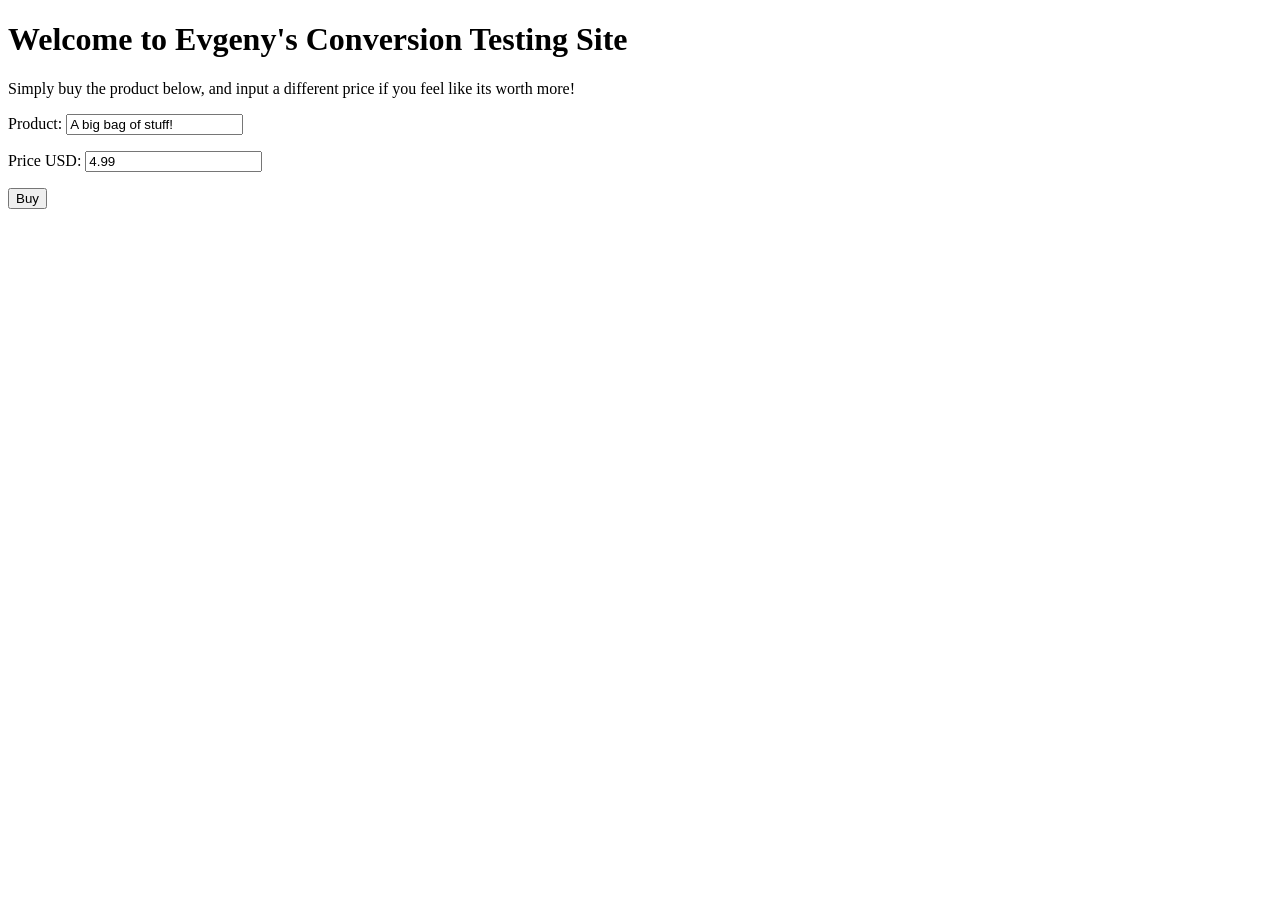
==== index.html @ c6670c99 "Add initial shop" ====
<!DOCTYPE html>
<meta charset="utf-8">
<title>Evgeny's Conversion Testing Site</title>

<h1>Welcome to Evgeny's Conversion Testing Site</h1>

<p>Simply buy the product below, and input a different price if you feel like its worth more!</p>

<form action="buy.html">

    <p>
        <label for="product">Product: </label>
        <input name="product" value="A big bag of stuff!" />
    </p>
    <p>
        <label for="price">Price USD: </label>
        <input name="price" value="4.99" />
    </p>
    <input type="submit" value="Buy" />
</form>
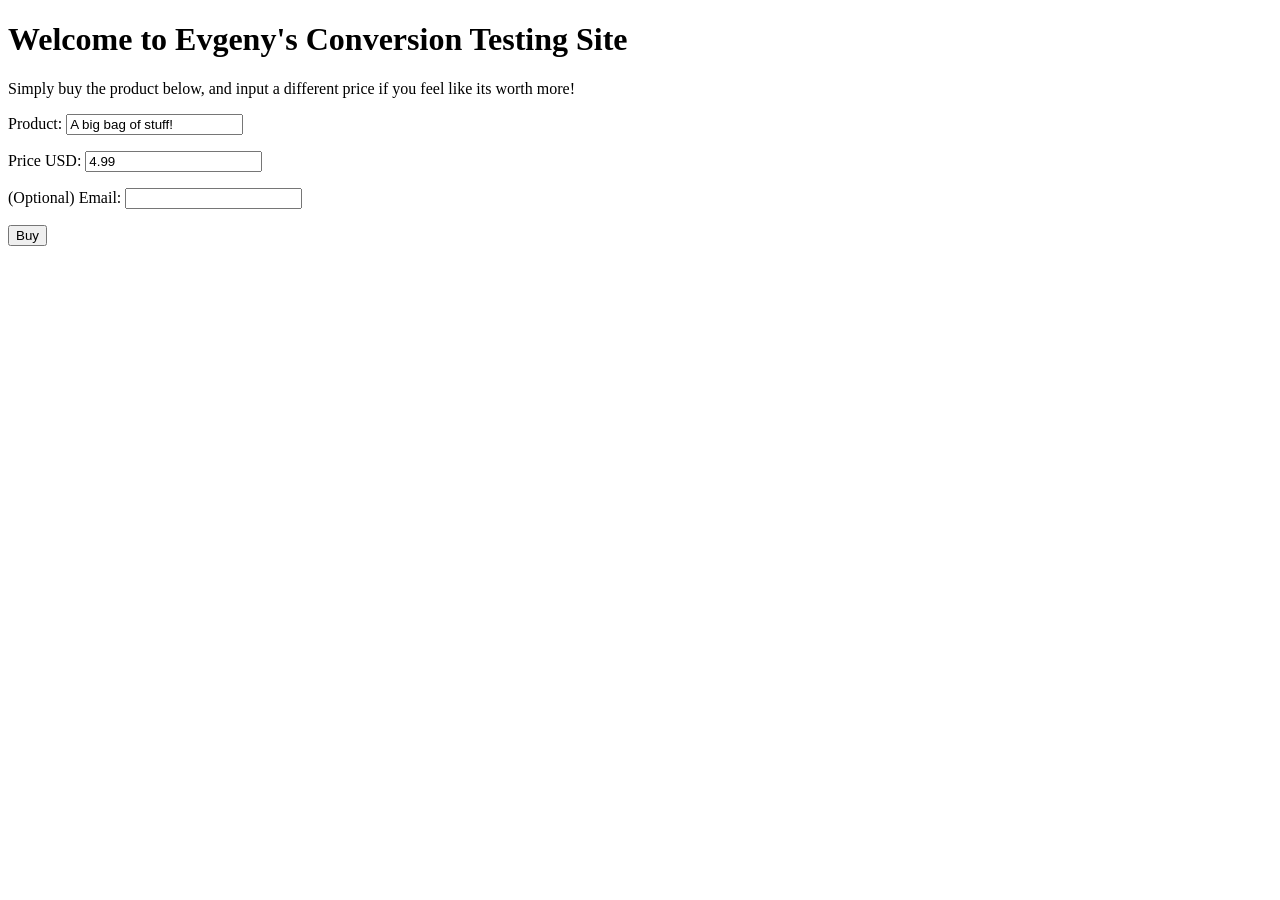
==== commit 1ba1be86: "Added email" ====
--- a/index.html
+++ b/index.html
@@ -1,20 +1,38 @@
 <!DOCTYPE html>
-<meta charset="utf-8">
-<title>Evgeny's Conversion Testing Site</title>
 
-<h1>Welcome to Evgeny's Conversion Testing Site</h1>
+<head>
+    <meta charset="utf-8">
+    <title>Evgeny's Conversion Testing Site</title>
+    <!-- Google Tag Manager -->
+    <script>(function (w, d, s, l, i) { w[l] = w[l] || []; w[l].push({ 'gtm.start': new Date().getTime(), event: 'gtm.js' }); var f = d.getElementsByTagName(s)[0], j = d.createElement(s), dl = l != 'dataLayer' ? '&l=' + l : ''; j.async = true; j.src = 'https://www.googletagmanager.com/gtm.js?id=' + i + dl; f.parentNode.insertBefore(j, f); })(window, document, 'script', 'dataLayer', 'GTM-5R43J8NG');</script>
+    <!-- End Google Tag Manager -->
+</head>
 
-<p>Simply buy the product below, and input a different price if you feel like its worth more!</p>
+<body>
+    <!-- Google Tag Manager (noscript) -->
+    <noscript><iframe src="https://www.googletagmanager.com/ns.html?id=GTM-5R43J8NG" height="0" width="0"
+            style="display:none;visibility:hidden"></iframe></noscript>
+    <!-- End Google Tag Manager (noscript) -->
 
-<form action="buy.html">
+    <h1>Welcome to Evgeny's Conversion Testing Site</h1>
 
-    <p>
-        <label for="product">Product: </label>
-        <input name="product" value="A big bag of stuff!" />
-    </p>
-    <p>
-        <label for="price">Price USD: </label>
-        <input name="price" value="4.99" />
-    </p>
-    <input type="submit" value="Buy" />
-</form>+    <p>Simply buy the product below, and input a different price if you feel like its worth more!</p>
+
+    <form action="buy.html">
+
+        <p>
+            <label for="product">Product: </label>
+            <input name="product" value="A big bag of stuff!" />
+        </p>
+        <p>
+            <label for="price">Price USD: </label>
+            <input name="price" value="4.99" />
+        </p>
+        <p>
+            <label for="email">(Optional) Email: </label>
+            <input type="email" name="email" />
+        </p>
+
+        <input type="submit" value="Buy" />
+    </form>
+</body>
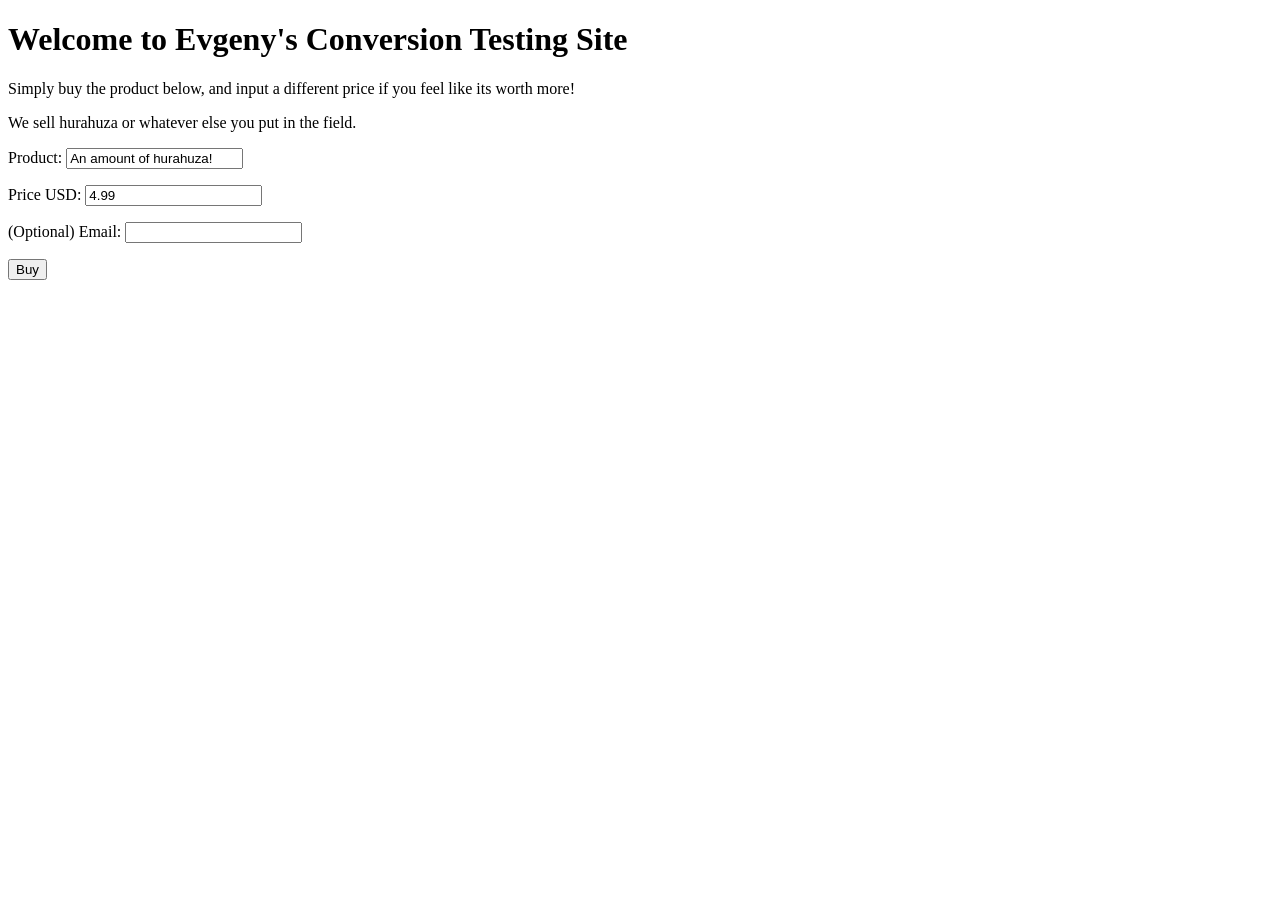
==== commit 083d2282: "Add unique name of product: hurahuza" ====
--- a/index.html
+++ b/index.html
@@ -18,15 +18,17 @@
 
     <p>Simply buy the product below, and input a different price if you feel like its worth more!</p>
 
+    <p>We sell hurahuza or whatever else you put in the field.</p>
+
     <form action="buy.html">
 
         <p>
             <label for="product">Product: </label>
-            <input name="product" value="A big bag of stuff!" />
+            <input name="product" value="An amount of hurahuza!" />
         </p>
         <p>
             <label for="price">Price USD: </label>
-            <input name="price" value="4.99" />
+            <input id="price" name="price" value="4.99" />
         </p>
         <p>
             <label for="email">(Optional) Email: </label>
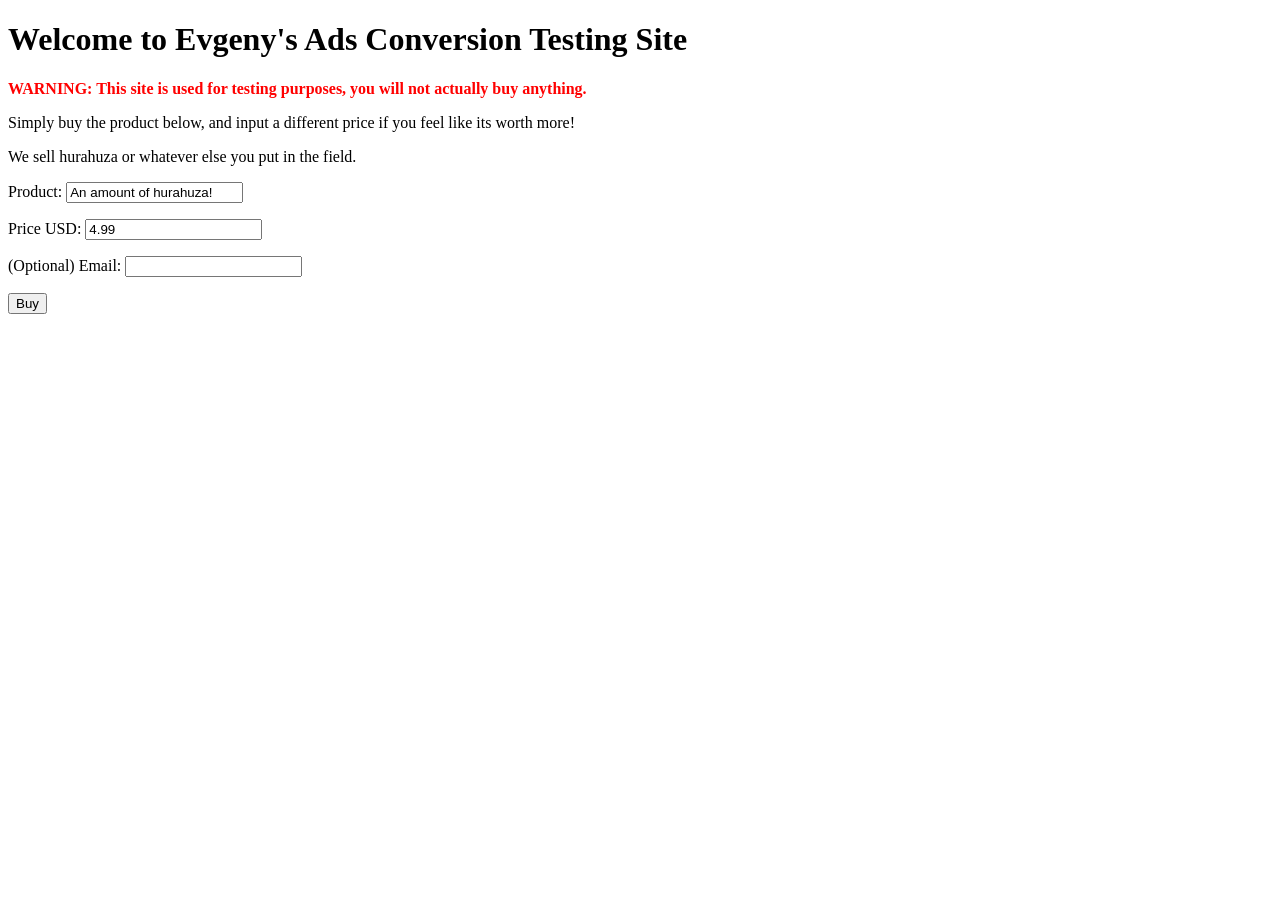
==== commit 3d4f13f2: "Changed workflow to track conversion at the purchase page" ====
--- a/index.html
+++ b/index.html
@@ -14,7 +14,9 @@
             style="display:none;visibility:hidden"></iframe></noscript>
     <!-- End Google Tag Manager (noscript) -->
 
-    <h1>Welcome to Evgeny's Conversion Testing Site</h1>
+    <h1>Welcome to Evgeny's Ads Conversion Testing Site</h1>
+
+    <p style="color:red; font-weight:bold">WARNING: This site is used for testing purposes, you will not actually buy anything.</p>
 
     <p>Simply buy the product below, and input a different price if you feel like its worth more!</p>
 
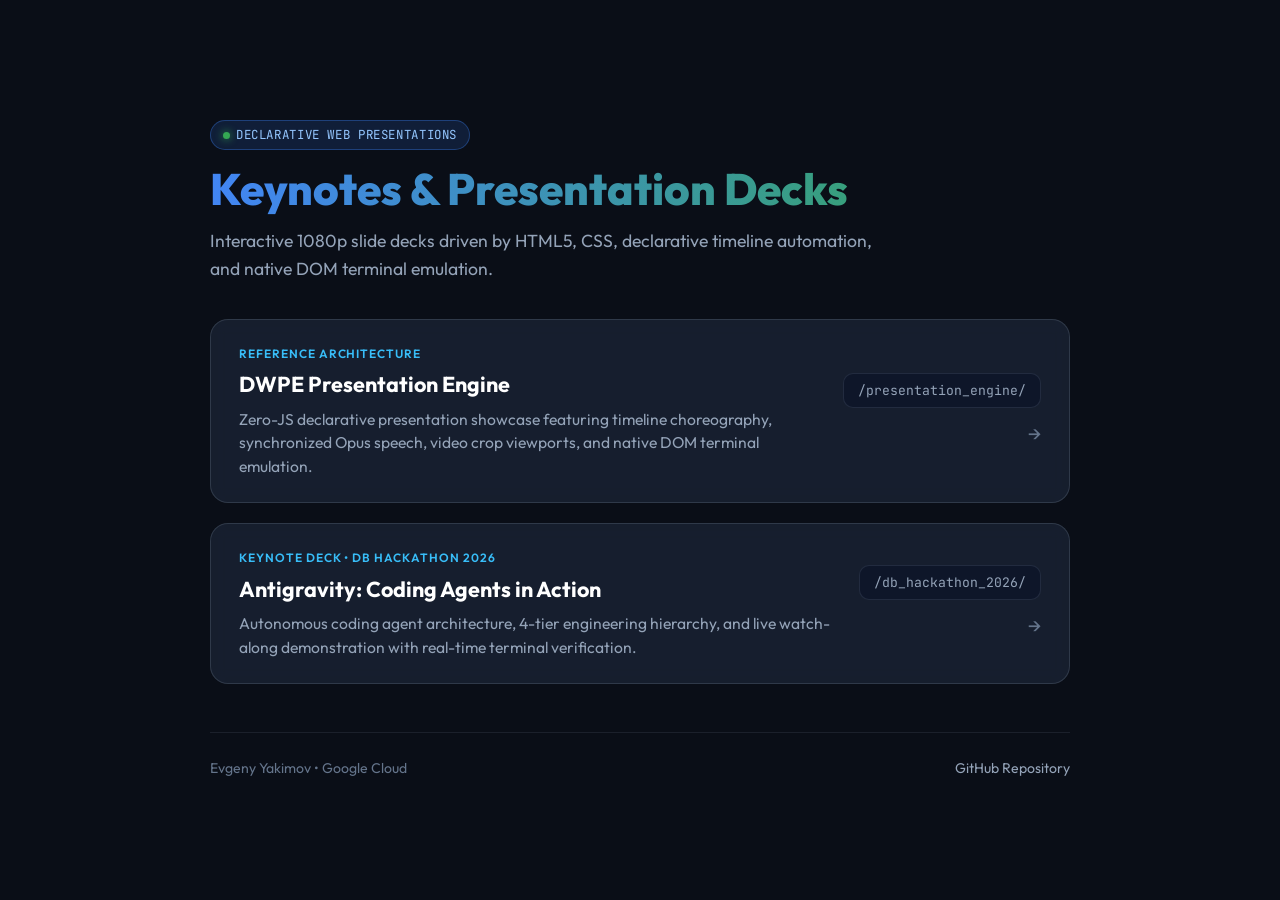
==== commit edd379fc: "feat(web): replace conversion test page with presentation hub index" ====
--- a/index.html
+++ b/index.html
@@ -1,42 +1,273 @@
 <!DOCTYPE html>
-
+<html lang="en">
 <head>
-    <meta charset="utf-8">
-    <title>Evgeny's Conversion Testing Site</title>
-    <!-- Google Tag Manager -->
-    <script>(function (w, d, s, l, i) { w[l] = w[l] || []; w[l].push({ 'gtm.start': new Date().getTime(), event: 'gtm.js' }); var f = d.getElementsByTagName(s)[0], j = d.createElement(s), dl = l != 'dataLayer' ? '&l=' + l : ''; j.async = true; j.src = 'https://www.googletagmanager.com/gtm.js?id=' + i + dl; f.parentNode.insertBefore(j, f); })(window, document, 'script', 'dataLayer', 'GTM-5R43J8NG');</script>
-    <!-- End Google Tag Manager -->
+  <meta charset="UTF-8">
+  <meta name="viewport" content="width=device-width, initial-scale=1.0">
+  <title>Declarative Web Presentations | Evgeny Yakimov</title>
+  <link rel="preconnect" href="https://fonts.googleapis.com">
+  <link rel="preconnect" href="https://fonts.gstatic.com" crossorigin>
+  <link href="https://fonts.googleapis.com/css2?family=Outfit:wght@300;400;500;600;700;800&family=JetBrains+Mono:wght@400;600&display=swap" rel="stylesheet">
+  <style>
+    :root {
+      --bg: #0a0e17;
+      --card-bg: rgba(30, 41, 59, 0.65);
+      --card-hover: rgba(30, 41, 59, 0.95);
+      --border: rgba(148, 163, 184, 0.2);
+      --border-hover: #4285F4;
+      --text: #f8fafc;
+      --text-muted: #94a3b8;
+      --accent-blue: #4285F4;
+      --accent-green: #34A853;
+      --badge-bg: rgba(15, 23, 42, 0.85);
+    }
+
+    * {
+      box-sizing: border-box;
+      margin: 0;
+      padding: 0;
+    }
+
+    body {
+      background: var(--bg);
+      color: var(--text);
+      font-family: 'Outfit', -apple-system, BlinkMacSystemFont, 'Segoe UI', Roboto, sans-serif;
+      min-height: 100vh;
+      display: flex;
+      flex-direction: column;
+      align-items: center;
+      justify-content: center;
+      padding: 48px 24px;
+      line-height: 1.6;
+    }
+
+    .container {
+      max-width: 860px;
+      width: 100%;
+    }
+
+    .header {
+      margin-bottom: 36px;
+    }
+
+    .badge-pill {
+      display: inline-flex;
+      align-items: center;
+      gap: 6px;
+      font-family: 'JetBrains Mono', monospace;
+      font-size: 0.78rem;
+      letter-spacing: 0.05em;
+      text-transform: uppercase;
+      color: #93c5fd;
+      background: rgba(59, 130, 246, 0.15);
+      border: 1px solid rgba(59, 130, 246, 0.35);
+      padding: 4px 12px;
+      border-radius: 9999px;
+      margin-bottom: 14px;
+    }
+
+    .badge-dot {
+      width: 7px;
+      height: 7px;
+      background: #34A853;
+      border-radius: 50%;
+      box-shadow: 0 0 8px #34A853;
+    }
+
+    h1 {
+      font-size: clamp(2rem, 4vw, 2.75rem);
+      font-weight: 800;
+      line-height: 1.15;
+      margin-bottom: 12px;
+      background: linear-gradient(90deg, #4285F4, #34A853);
+      -webkit-background-clip: text;
+      -webkit-text-fill-color: transparent;
+    }
+
+    p.sub {
+      color: var(--text-muted);
+      font-size: 1.1rem;
+      max-width: 680px;
+      font-weight: 400;
+    }
+
+    .deck-list {
+      display: flex;
+      flex-direction: column;
+      gap: 20px;
+    }
+
+    a.deck-card {
+      display: flex;
+      justify-content: space-between;
+      align-items: center;
+      background: var(--card-bg);
+      border: 1px solid var(--border);
+      border-radius: 18px;
+      padding: 24px 28px;
+      text-decoration: none;
+      color: var(--text);
+      transition: all 0.25s cubic-bezier(0.16, 1, 0.3, 1);
+      backdrop-filter: blur(8px);
+      -webkit-backdrop-filter: blur(8px);
+    }
+
+    a.deck-card:hover {
+      border-color: var(--border-hover);
+      background: var(--card-hover);
+      transform: translateY(-3px);
+      box-shadow: 0 16px 32px -12px rgba(66, 133, 244, 0.25);
+    }
+
+    .deck-info {
+      flex: 1;
+      padding-right: 24px;
+    }
+
+    .deck-tag {
+      font-size: 0.75rem;
+      text-transform: uppercase;
+      letter-spacing: 0.08em;
+      color: #38bdf8;
+      font-weight: 600;
+      margin-bottom: 4px;
+    }
+
+    .deck-title {
+      font-size: 1.35rem;
+      font-weight: 700;
+      margin-bottom: 6px;
+      color: #ffffff;
+      display: flex;
+      align-items: center;
+      gap: 10px;
+    }
+
+    .deck-desc {
+      font-size: 0.98rem;
+      color: var(--text-muted);
+      line-height: 1.5;
+    }
+
+    .deck-meta {
+      display: flex;
+      flex-direction: column;
+      align-items: flex-end;
+      gap: 10px;
+      flex-shrink: 0;
+    }
+
+    .deck-path {
+      font-family: 'JetBrains Mono', monospace;
+      font-size: 0.82rem;
+      color: #94a3b8;
+      background: var(--badge-bg);
+      border: 1px solid rgba(148, 163, 184, 0.15);
+      padding: 6px 14px;
+      border-radius: 10px;
+    }
+
+    .card-arrow {
+      color: #64748b;
+      font-size: 1.25rem;
+      transition: transform 0.2s ease, color 0.2s ease;
+    }
+
+    a.deck-card:hover .card-arrow {
+      color: var(--accent-blue);
+      transform: translateX(4px);
+    }
+
+    footer {
+      margin-top: 48px;
+      padding-top: 24px;
+      border-top: 1px solid rgba(148, 163, 184, 0.12);
+      display: flex;
+      justify-content: space-between;
+      align-items: center;
+      color: #64748b;
+      font-size: 0.88rem;
+    }
+
+    footer a {
+      color: #94a3b8;
+      text-decoration: none;
+      transition: color 0.2s;
+    }
+
+    footer a:hover {
+      color: var(--accent-blue);
+    }
+
+    @media (max-width: 640px) {
+      body {
+        padding: 32px 16px;
+      }
+      a.deck-card {
+        flex-direction: column;
+        align-items: flex-start;
+        padding: 20px;
+        gap: 16px;
+      }
+      .deck-info {
+        padding-right: 0;
+      }
+      .deck-meta {
+        width: 100%;
+        flex-direction: row;
+        justify-content: space-between;
+        align-items: center;
+      }
+      footer {
+        flex-direction: column;
+        gap: 8px;
+        text-align: center;
+      }
+    }
+  </style>
 </head>
-
 <body>
-    <!-- Google Tag Manager (noscript) -->
-    <noscript><iframe src="https://www.googletagmanager.com/ns.html?id=GTM-5R43J8NG" height="0" width="0"
-            style="display:none;visibility:hidden"></iframe></noscript>
-    <!-- End Google Tag Manager (noscript) -->
-
-    <h1>Welcome to Evgeny's Ads Conversion Testing Site</h1>
-
-    <p style="color:red; font-weight:bold">WARNING: This site is used for testing purposes, you will not actually buy anything.</p>
-
-    <p>Simply buy the product below, and input a different price if you feel like its worth more!</p>
-
-    <p>We sell hurahuza or whatever else you put in the field.</p>
-
-    <form action="buy.html">
-
-        <p>
-            <label for="product">Product: </label>
-            <input name="product" value="An amount of hurahuza!" />
-        </p>
-        <p>
-            <label for="price">Price USD: </label>
-            <input id="price" name="price" value="4.99" />
-        </p>
-        <p>
-            <label for="email">(Optional) Email: </label>
-            <input type="email" name="email" />
-        </p>
-
-        <input type="submit" value="Buy" />
-    </form>
-</body>+  <div class="container">
+    <header class="header">
+      <div class="badge-pill">
+        <span class="badge-dot"></span>
+        <span>Declarative Web Presentations</span>
+      </div>
+      <h1>Keynotes & Presentation Decks</h1>
+      <p class="sub">Interactive 1080p slide decks driven by HTML5, CSS, declarative timeline automation, and native DOM terminal emulation.</p>
+    </header>
+
+    <main class="deck-list">
+      <!-- DWPE Engine Showcase Deck -->
+      <a class="deck-card" href="./presentation_engine/">
+        <div class="deck-info">
+          <div class="deck-tag">Reference Architecture</div>
+          <div class="deck-title">DWPE Presentation Engine</div>
+          <div class="deck-desc">Zero-JS declarative presentation showcase featuring timeline choreography, synchronized Opus speech, video crop viewports, and native DOM terminal emulation.</div>
+        </div>
+        <div class="deck-meta">
+          <span class="deck-path">/presentation_engine/</span>
+          <span class="card-arrow">&rarr;</span>
+        </div>
+      </a>
+
+      <!-- DB Hackathon 2026 Keynote -->
+      <a class="deck-card" href="./db_hackathon_2026/">
+        <div class="deck-info">
+          <div class="deck-tag">Keynote Deck • DB Hackathon 2026</div>
+          <div class="deck-title">Antigravity: Coding Agents in Action</div>
+          <div class="deck-desc">Autonomous coding agent architecture, 4-tier engineering hierarchy, and live watch-along demonstration with real-time terminal verification.</div>
+        </div>
+        <div class="deck-meta">
+          <span class="deck-path">/db_hackathon_2026/</span>
+          <span class="card-arrow">&rarr;</span>
+        </div>
+      </a>
+    </main>
+
+    <footer>
+      <span>Evgeny Yakimov &bull; Google Cloud</span>
+      <a href="https://github.com/evgenyy-google/evgenyy-google.github.io" target="_blank" rel="noopener">GitHub Repository</a>
+    </footer>
+  </div>
+</body>
+</html>
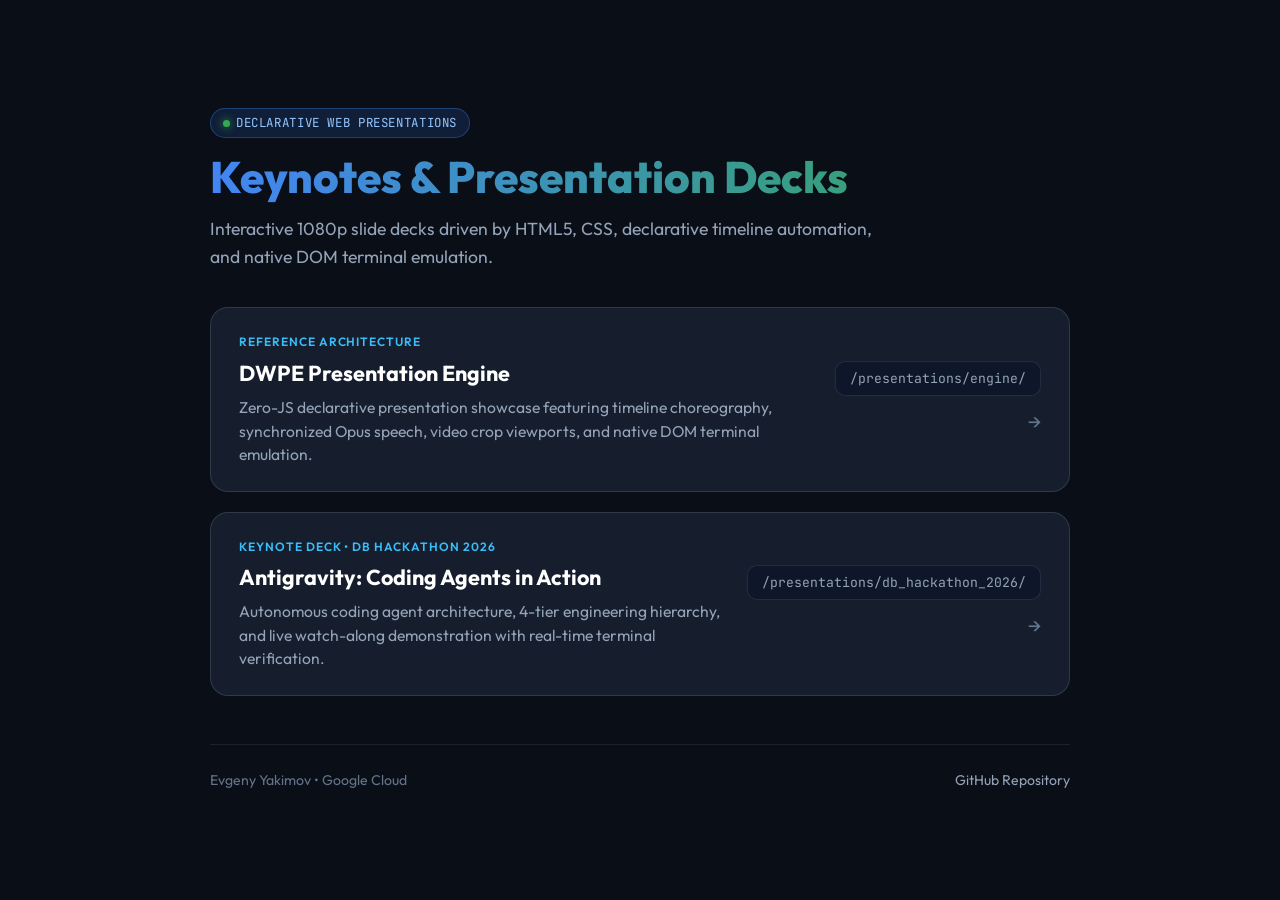
==== commit 67d92ad9: "feat(web): invert presentation redirects from root to nested /presentations/ paths" ====
--- a/index.html
+++ b/index.html
@@ -2,272 +2,14 @@
 <html lang="en">
 <head>
   <meta charset="UTF-8">
-  <meta name="viewport" content="width=device-width, initial-scale=1.0">
-  <title>Declarative Web Presentations | Evgeny Yakimov</title>
-  <link rel="preconnect" href="https://fonts.googleapis.com">
-  <link rel="preconnect" href="https://fonts.gstatic.com" crossorigin>
-  <link href="https://fonts.googleapis.com/css2?family=Outfit:wght@300;400;500;600;700;800&family=JetBrains+Mono:wght@400;600&display=swap" rel="stylesheet">
-  <style>
-    :root {
-      --bg: #0a0e17;
-      --card-bg: rgba(30, 41, 59, 0.65);
-      --card-hover: rgba(30, 41, 59, 0.95);
-      --border: rgba(148, 163, 184, 0.2);
-      --border-hover: #4285F4;
-      --text: #f8fafc;
-      --text-muted: #94a3b8;
-      --accent-blue: #4285F4;
-      --accent-green: #34A853;
-      --badge-bg: rgba(15, 23, 42, 0.85);
-    }
-
-    * {
-      box-sizing: border-box;
-      margin: 0;
-      padding: 0;
-    }
-
-    body {
-      background: var(--bg);
-      color: var(--text);
-      font-family: 'Outfit', -apple-system, BlinkMacSystemFont, 'Segoe UI', Roboto, sans-serif;
-      min-height: 100vh;
-      display: flex;
-      flex-direction: column;
-      align-items: center;
-      justify-content: center;
-      padding: 48px 24px;
-      line-height: 1.6;
-    }
-
-    .container {
-      max-width: 860px;
-      width: 100%;
-    }
-
-    .header {
-      margin-bottom: 36px;
-    }
-
-    .badge-pill {
-      display: inline-flex;
-      align-items: center;
-      gap: 6px;
-      font-family: 'JetBrains Mono', monospace;
-      font-size: 0.78rem;
-      letter-spacing: 0.05em;
-      text-transform: uppercase;
-      color: #93c5fd;
-      background: rgba(59, 130, 246, 0.15);
-      border: 1px solid rgba(59, 130, 246, 0.35);
-      padding: 4px 12px;
-      border-radius: 9999px;
-      margin-bottom: 14px;
-    }
-
-    .badge-dot {
-      width: 7px;
-      height: 7px;
-      background: #34A853;
-      border-radius: 50%;
-      box-shadow: 0 0 8px #34A853;
-    }
-
-    h1 {
-      font-size: clamp(2rem, 4vw, 2.75rem);
-      font-weight: 800;
-      line-height: 1.15;
-      margin-bottom: 12px;
-      background: linear-gradient(90deg, #4285F4, #34A853);
-      -webkit-background-clip: text;
-      -webkit-text-fill-color: transparent;
-    }
-
-    p.sub {
-      color: var(--text-muted);
-      font-size: 1.1rem;
-      max-width: 680px;
-      font-weight: 400;
-    }
-
-    .deck-list {
-      display: flex;
-      flex-direction: column;
-      gap: 20px;
-    }
-
-    a.deck-card {
-      display: flex;
-      justify-content: space-between;
-      align-items: center;
-      background: var(--card-bg);
-      border: 1px solid var(--border);
-      border-radius: 18px;
-      padding: 24px 28px;
-      text-decoration: none;
-      color: var(--text);
-      transition: all 0.25s cubic-bezier(0.16, 1, 0.3, 1);
-      backdrop-filter: blur(8px);
-      -webkit-backdrop-filter: blur(8px);
-    }
-
-    a.deck-card:hover {
-      border-color: var(--border-hover);
-      background: var(--card-hover);
-      transform: translateY(-3px);
-      box-shadow: 0 16px 32px -12px rgba(66, 133, 244, 0.25);
-    }
-
-    .deck-info {
-      flex: 1;
-      padding-right: 24px;
-    }
-
-    .deck-tag {
-      font-size: 0.75rem;
-      text-transform: uppercase;
-      letter-spacing: 0.08em;
-      color: #38bdf8;
-      font-weight: 600;
-      margin-bottom: 4px;
-    }
-
-    .deck-title {
-      font-size: 1.35rem;
-      font-weight: 700;
-      margin-bottom: 6px;
-      color: #ffffff;
-      display: flex;
-      align-items: center;
-      gap: 10px;
-    }
-
-    .deck-desc {
-      font-size: 0.98rem;
-      color: var(--text-muted);
-      line-height: 1.5;
-    }
-
-    .deck-meta {
-      display: flex;
-      flex-direction: column;
-      align-items: flex-end;
-      gap: 10px;
-      flex-shrink: 0;
-    }
-
-    .deck-path {
-      font-family: 'JetBrains Mono', monospace;
-      font-size: 0.82rem;
-      color: #94a3b8;
-      background: var(--badge-bg);
-      border: 1px solid rgba(148, 163, 184, 0.15);
-      padding: 6px 14px;
-      border-radius: 10px;
-    }
-
-    .card-arrow {
-      color: #64748b;
-      font-size: 1.25rem;
-      transition: transform 0.2s ease, color 0.2s ease;
-    }
-
-    a.deck-card:hover .card-arrow {
-      color: var(--accent-blue);
-      transform: translateX(4px);
-    }
-
-    footer {
-      margin-top: 48px;
-      padding-top: 24px;
-      border-top: 1px solid rgba(148, 163, 184, 0.12);
-      display: flex;
-      justify-content: space-between;
-      align-items: center;
-      color: #64748b;
-      font-size: 0.88rem;
-    }
-
-    footer a {
-      color: #94a3b8;
-      text-decoration: none;
-      transition: color 0.2s;
-    }
-
-    footer a:hover {
-      color: var(--accent-blue);
-    }
-
-    @media (max-width: 640px) {
-      body {
-        padding: 32px 16px;
-      }
-      a.deck-card {
-        flex-direction: column;
-        align-items: flex-start;
-        padding: 20px;
-        gap: 16px;
-      }
-      .deck-info {
-        padding-right: 0;
-      }
-      .deck-meta {
-        width: 100%;
-        flex-direction: row;
-        justify-content: space-between;
-        align-items: center;
-      }
-      footer {
-        flex-direction: column;
-        gap: 8px;
-        text-align: center;
-      }
-    }
-  </style>
+  <meta http-equiv="refresh" content="0; url=/presentations/">
+  <link rel="canonical" href="https://evgenyy-google.github.io/presentations/">
+  <title>Redirecting to Presentations...</title>
+  <script>
+    window.location.replace("/presentations/" + window.location.search + window.location.hash);
+  </script>
 </head>
 <body>
-  <div class="container">
-    <header class="header">
-      <div class="badge-pill">
-        <span class="badge-dot"></span>
-        <span>Declarative Web Presentations</span>
-      </div>
-      <h1>Keynotes & Presentation Decks</h1>
-      <p class="sub">Interactive 1080p slide decks driven by HTML5, CSS, declarative timeline automation, and native DOM terminal emulation.</p>
-    </header>
-
-    <main class="deck-list">
-      <!-- DWPE Engine Showcase Deck -->
-      <a class="deck-card" href="./presentation_engine/">
-        <div class="deck-info">
-          <div class="deck-tag">Reference Architecture</div>
-          <div class="deck-title">DWPE Presentation Engine</div>
-          <div class="deck-desc">Zero-JS declarative presentation showcase featuring timeline choreography, synchronized Opus speech, video crop viewports, and native DOM terminal emulation.</div>
-        </div>
-        <div class="deck-meta">
-          <span class="deck-path">/presentation_engine/</span>
-          <span class="card-arrow">&rarr;</span>
-        </div>
-      </a>
-
-      <!-- DB Hackathon 2026 Keynote -->
-      <a class="deck-card" href="./db_hackathon_2026/">
-        <div class="deck-info">
-          <div class="deck-tag">Keynote Deck • DB Hackathon 2026</div>
-          <div class="deck-title">Antigravity: Coding Agents in Action</div>
-          <div class="deck-desc">Autonomous coding agent architecture, 4-tier engineering hierarchy, and live watch-along demonstration with real-time terminal verification.</div>
-        </div>
-        <div class="deck-meta">
-          <span class="deck-path">/db_hackathon_2026/</span>
-          <span class="card-arrow">&rarr;</span>
-        </div>
-      </a>
-    </main>
-
-    <footer>
-      <span>Evgeny Yakimov &bull; Google Cloud</span>
-      <a href="https://github.com/evgenyy-google/evgenyy-google.github.io" target="_blank" rel="noopener">GitHub Repository</a>
-    </footer>
-  </div>
+  <p>Redirecting to <a href="/presentations/">Presentations</a>...</p>
 </body>
 </html>
